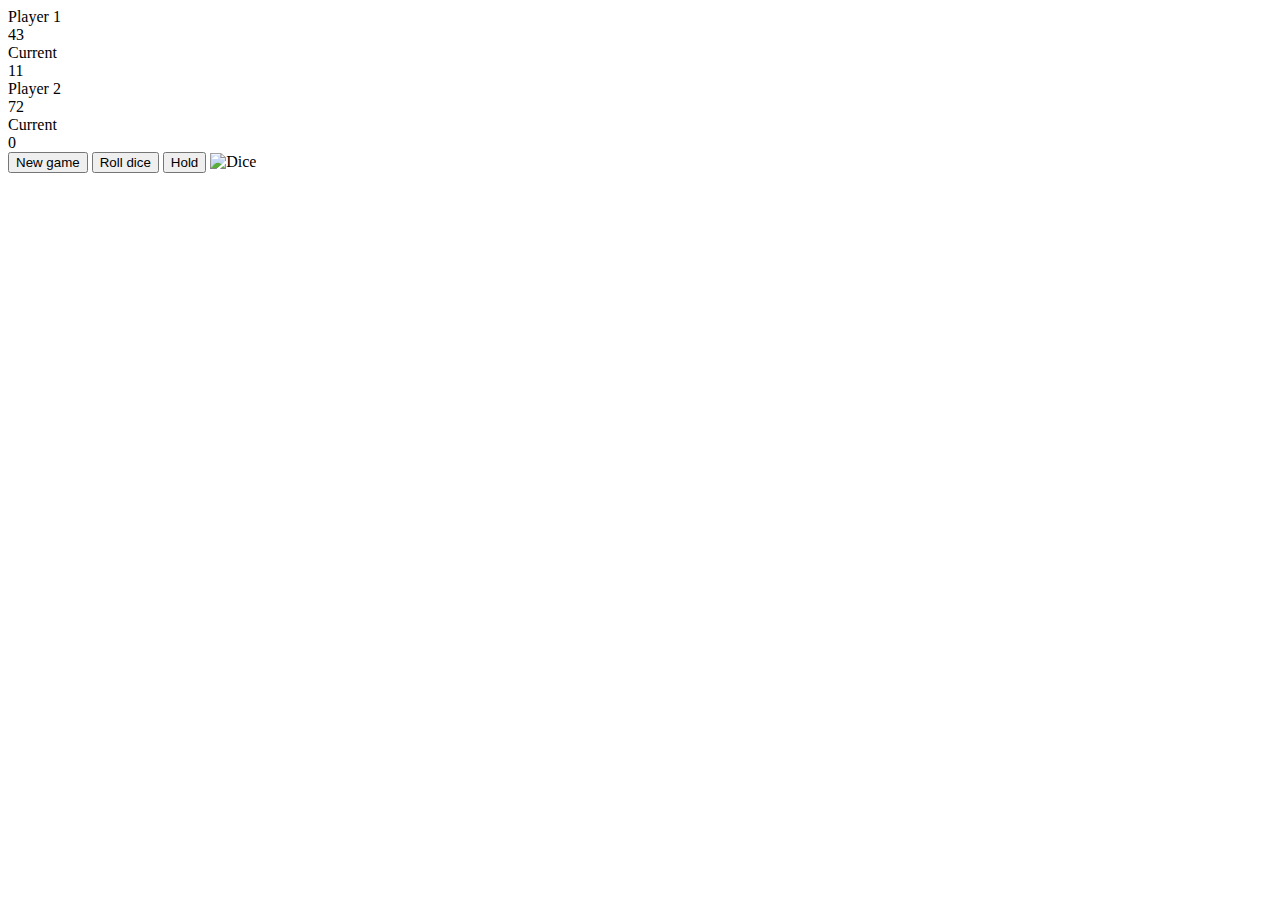
==== DOM-Pig-Game/index.html @ c359203d "Create index.html" ====
<!DOCTYPE html>
<html lang="en">
<head>
	<meta charset="UTF-8">
	<link href="https://fonts.googleapis.com/css?family=Lato:100,300,600" rel="stylesheet" type="text/css">
	<link href="http://code.ionicframework.com/ionicons/2.0.1/css/ionicons.min.css" rel="stylesheet" type="text/css">
	<link type="text/css" rel="stylesheet" href="style.css">
	<title>Pig game</title>
</head>
<body>
	<div class="wrapper clearfix">
		<div class="player-0-panel active">
			<div class="player-name" id="name-0">Player 1</div>
			<div class="player-score" id="score-0">43</div>
			<div class="player-current-box">
				<div class="player-current-label">Current</div>
				<div class="player-curent-score" id="current-0">11</div>
			</div>
		</div>

		<div class="player-1-panel">
			<div class="player-name" id="name-1">Player 2</div>
			<div class="player-score" id="score-1">72</div>
			<div class="player-current-box">
				<div class="player-current-label">Current</div>
				<div class="player-curent-score" id="current-1">0</div>
			</div>
		</div>

		<button class="btn-new"><i class="ion-ios-plus-outline"></i>New game</button>
		<button class="btn-roll"><i class="ion-ios-loop"></i>Roll dice</button>
		<button class="btn-hold"><i class="ion-ios-download-outline"></i>Hold</button>

		<img src="dice-5.png" alt="Dice" class="dice">
	</div>

	<script type="app.js"></script>

</body>
</html>
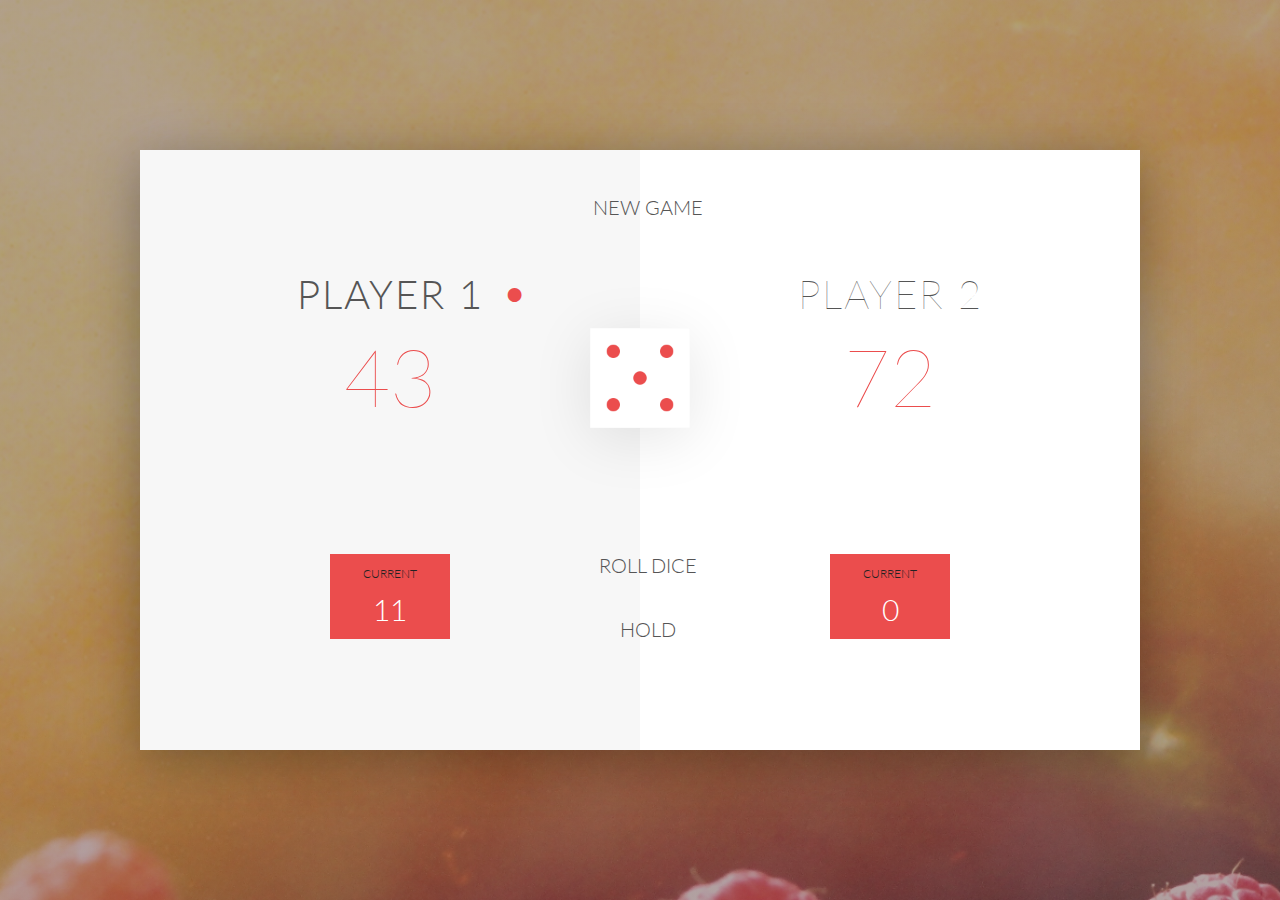
==== commit 681db5d4: "random number" ====
--- a/DOM-Pig-Game/index.html
+++ b/DOM-Pig-Game/index.html
@@ -1,40 +1,41 @@
 <!DOCTYPE html>
 <html lang="en">
-<head>
-	<meta charset="UTF-8">
-	<link href="https://fonts.googleapis.com/css?family=Lato:100,300,600" rel="stylesheet" type="text/css">
-	<link href="http://code.ionicframework.com/ionicons/2.0.1/css/ionicons.min.css" rel="stylesheet" type="text/css">
-	<link type="text/css" rel="stylesheet" href="style.css">
-	<title>Pig game</title>
-</head>
-<body>
-	<div class="wrapper clearfix">
-		<div class="player-0-panel active">
-			<div class="player-name" id="name-0">Player 1</div>
-			<div class="player-score" id="score-0">43</div>
-			<div class="player-current-box">
-				<div class="player-current-label">Current</div>
-				<div class="player-curent-score" id="current-0">11</div>
-			</div>
-		</div>
+    <head>
+        <meta charset="UTF-8">
+        <link href="https://fonts.googleapis.com/css?family=Lato:100,300,600" rel="stylesheet" type="text/css">
+        <link href="http://code.ionicframework.com/ionicons/2.0.1/css/ionicons.min.css" rel="stylesheet" type="text/css">
+        <link type="text/css" rel="stylesheet" href="style.css">
+        
+        <title>Pig Game</title>
+    </head>
 
-		<div class="player-1-panel">
-			<div class="player-name" id="name-1">Player 2</div>
-			<div class="player-score" id="score-1">72</div>
-			<div class="player-current-box">
-				<div class="player-current-label">Current</div>
-				<div class="player-curent-score" id="current-1">0</div>
-			</div>
-		</div>
-
-		<button class="btn-new"><i class="ion-ios-plus-outline"></i>New game</button>
-		<button class="btn-roll"><i class="ion-ios-loop"></i>Roll dice</button>
-		<button class="btn-hold"><i class="ion-ios-download-outline"></i>Hold</button>
-
-		<img src="dice-5.png" alt="Dice" class="dice">
-	</div>
-
-	<script type="app.js"></script>
-
-</body>
+    <body>
+        <div class="wrapper clearfix">
+            <div class="player-0-panel active">
+                <div class="player-name" id="name-0">Player 1</div>
+                <div class="player-score" id="score-0">43</div>
+                <div class="player-current-box">
+                    <div class="player-current-label">Current</div>
+                    <div class="player-current-score" id="current-0">11</div>
+                </div>
+            </div>
+            
+            <div class="player-1-panel">
+                <div class="player-name" id="name-1">Player 2</div>
+                <div class="player-score" id="score-1">72</div>
+                <div class="player-current-box">
+                    <div class="player-current-label">Current</div>
+                    <div class="player-current-score" id="current-1">0</div>
+                </div>
+            </div>
+            
+            <button class="btn-new"><i class="ion-ios-plus-outline"></i>New game</button>
+            <button class="btn-roll"><i class="ion-ios-loop"></i>Roll dice</button>
+            <button class="btn-hold"><i class="ion-ios-download-outline"></i>Hold</button>
+            
+            <img src="dice-5.png" alt="Dice" class="dice">
+        </div>
+        
+        <script src="app.js"></script>
+    </body>
 </html>--- a/DOM-Pig-Game/style.css
+++ b/DOM-Pig-Game/style.css
@@ -0,0 +1,155 @@
+/**********************************************
+*** GENERAL
+**********************************************/
+
+* {
+    margin: 0;
+    padding: 0;
+    box-sizing: border-box;
+    
+}
+
+.clearfix::after {
+    content: "";
+    display: table;
+    clear: both;
+}
+
+body {
+    background-image: linear-gradient(rgba(62, 20, 20, 0.4), rgba(62, 20, 20, 0.4)), url(back.jpg);
+    background-size: cover;
+    background-position: center;
+    font-family: Lato;
+    font-weight: 300;
+    position: relative;
+    height: 100vh;
+    color: #555;
+}
+
+.wrapper {
+    width: 1000px;
+    position: absolute;
+    top: 50%;
+    left: 50%;
+    transform: translate(-50%, -50%);
+    background-color: #fff;
+    box-shadow: 0px 10px 50px rgba(0, 0, 0, 0.3);
+    overflow: hidden;
+}
+
+.player-0-panel,
+.player-1-panel {
+    width: 50%;
+    float: left;
+    height: 600px;
+    padding: 100px;
+}
+
+
+
+/**********************************************
+*** PLAYERS
+**********************************************/
+
+.player-name {
+    font-size: 40px;
+    text-align: center;
+    text-transform: uppercase;
+    letter-spacing: 2px;
+    font-weight: 100;
+    margin-top: 20px;
+    margin-bottom: 10px;
+    position: relative;
+}
+
+.player-score {
+    text-align: center;
+    font-size: 80px;
+    font-weight: 100;
+    color: #EB4D4D;
+    margin-bottom: 130px;
+}
+
+.active { background-color: #f7f7f7; }
+.active .player-name { font-weight: 300; }
+
+.active .player-name::after {
+    content: "\2022";
+    font-size: 47px;
+    position: absolute;
+    color: #EB4D4D;
+    top: -7px;
+    right: 10px;
+    
+}
+
+.player-current-box {
+    background-color: #EB4D4D;
+    color: #fff;
+    width: 40%;
+    margin: 0 auto;
+    padding: 12px;
+    text-align: center;
+}
+
+.player-current-label {
+    text-transform: uppercase;
+    margin-bottom: 10px;
+    font-size: 12px;
+    color: #222;
+}
+
+.player-current-score {
+    font-size: 30px;
+}
+
+button {
+    position: absolute;
+    width: 200px;
+    left: 50%;
+    transform: translateX(-50%);
+    color: #555;
+    background: none;
+    border: none;
+    font-family: Lato;
+    font-size: 20px;
+    text-transform: uppercase;
+    cursor: pointer;
+    font-weight: 300;
+    transition: background-color 0.3s, color 0.3s;
+}
+
+button:hover { font-weight: 600; }
+button:hover i { margin-right: 20px; }
+
+button:focus {
+    outline: none;
+}
+
+i {
+    color: #EB4D4D;
+    display: inline-block;
+    margin-right: 15px;
+    font-size: 32px;
+    line-height: 1;
+    vertical-align: text-top;
+    margin-top: -4px;
+    transition: margin 0.3s;
+}
+
+.btn-new { top: 45px;}
+.btn-roll { top: 403px;}
+.btn-hold { top: 467px;}
+
+.dice {
+    position: absolute;
+    left: 50%;
+    top: 178px;
+    transform: translateX(-50%);
+    height: 100px;
+    box-shadow: 0px 10px 60px rgba(0, 0, 0, 0.10);
+}
+
+.winner { background-color: #f7f7f7; }
+.winner .player-name { font-weight: 300; color: #EB4D4D; }
+
